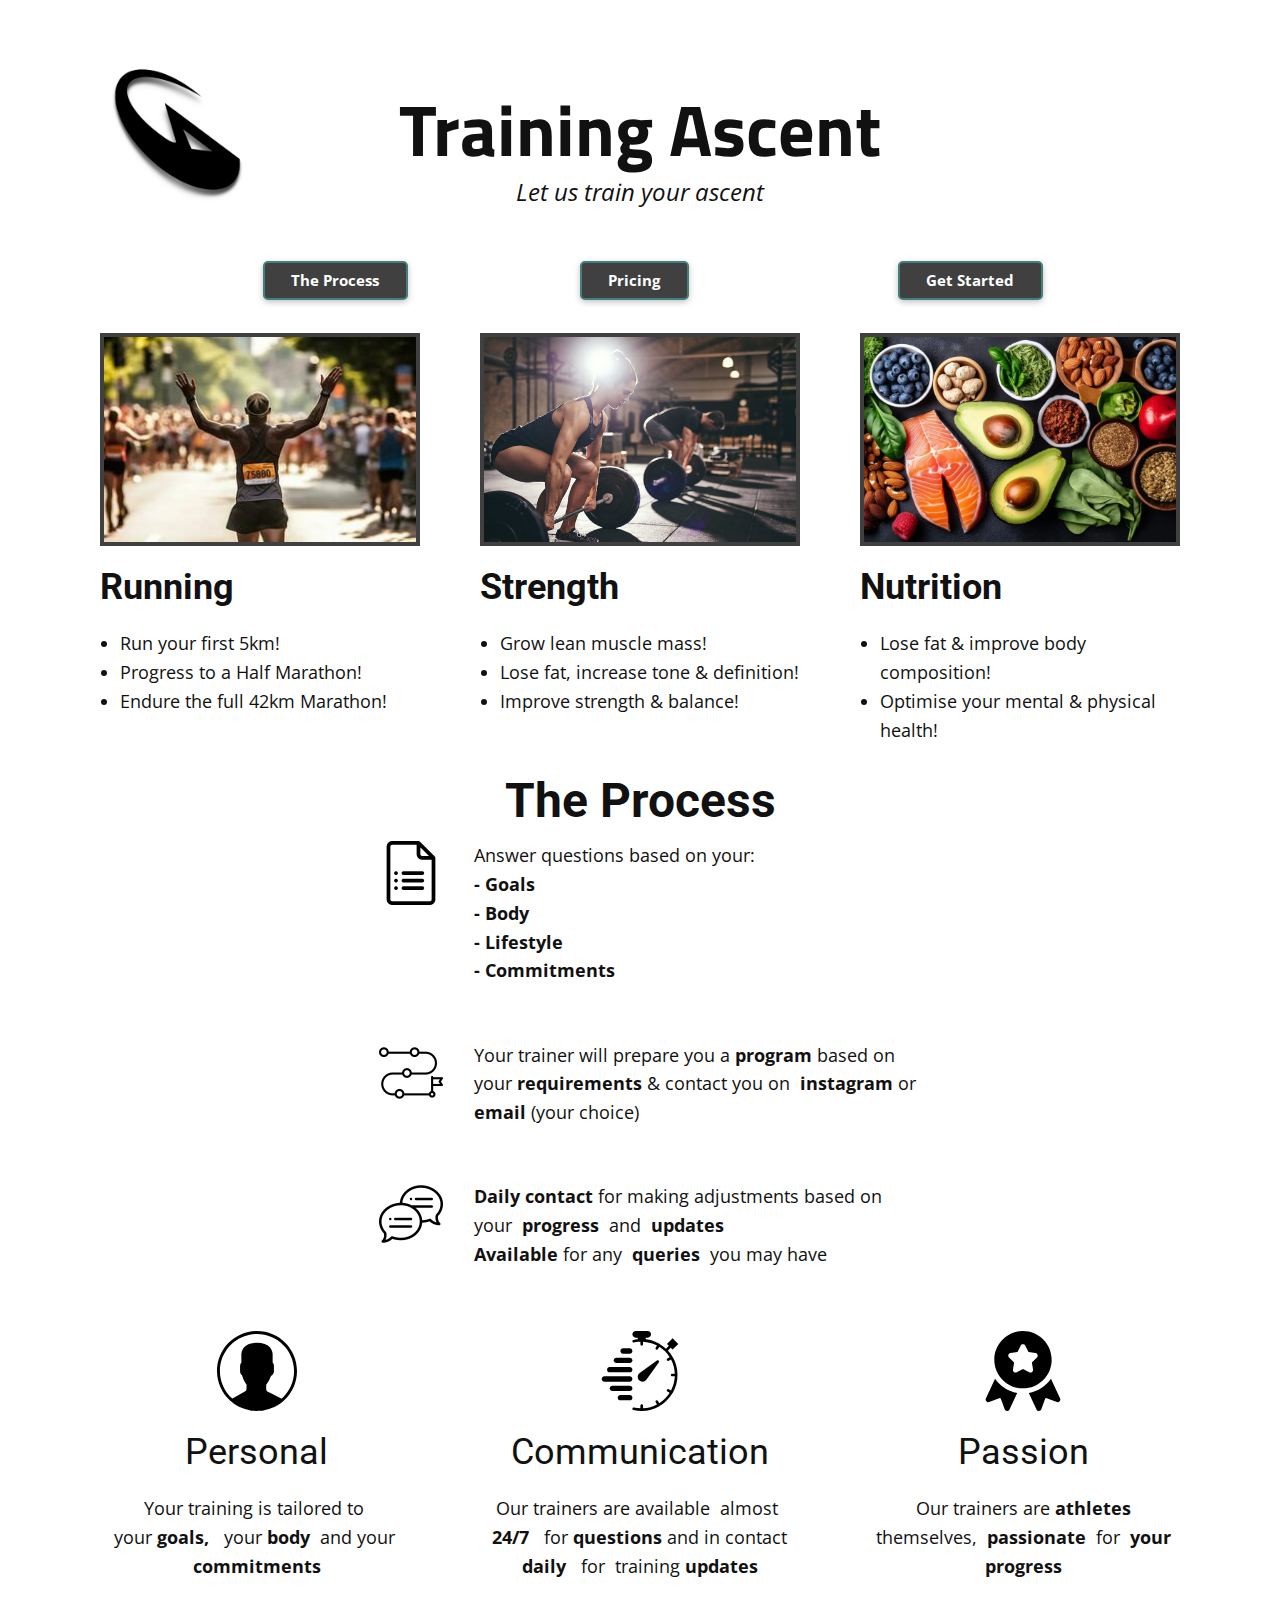
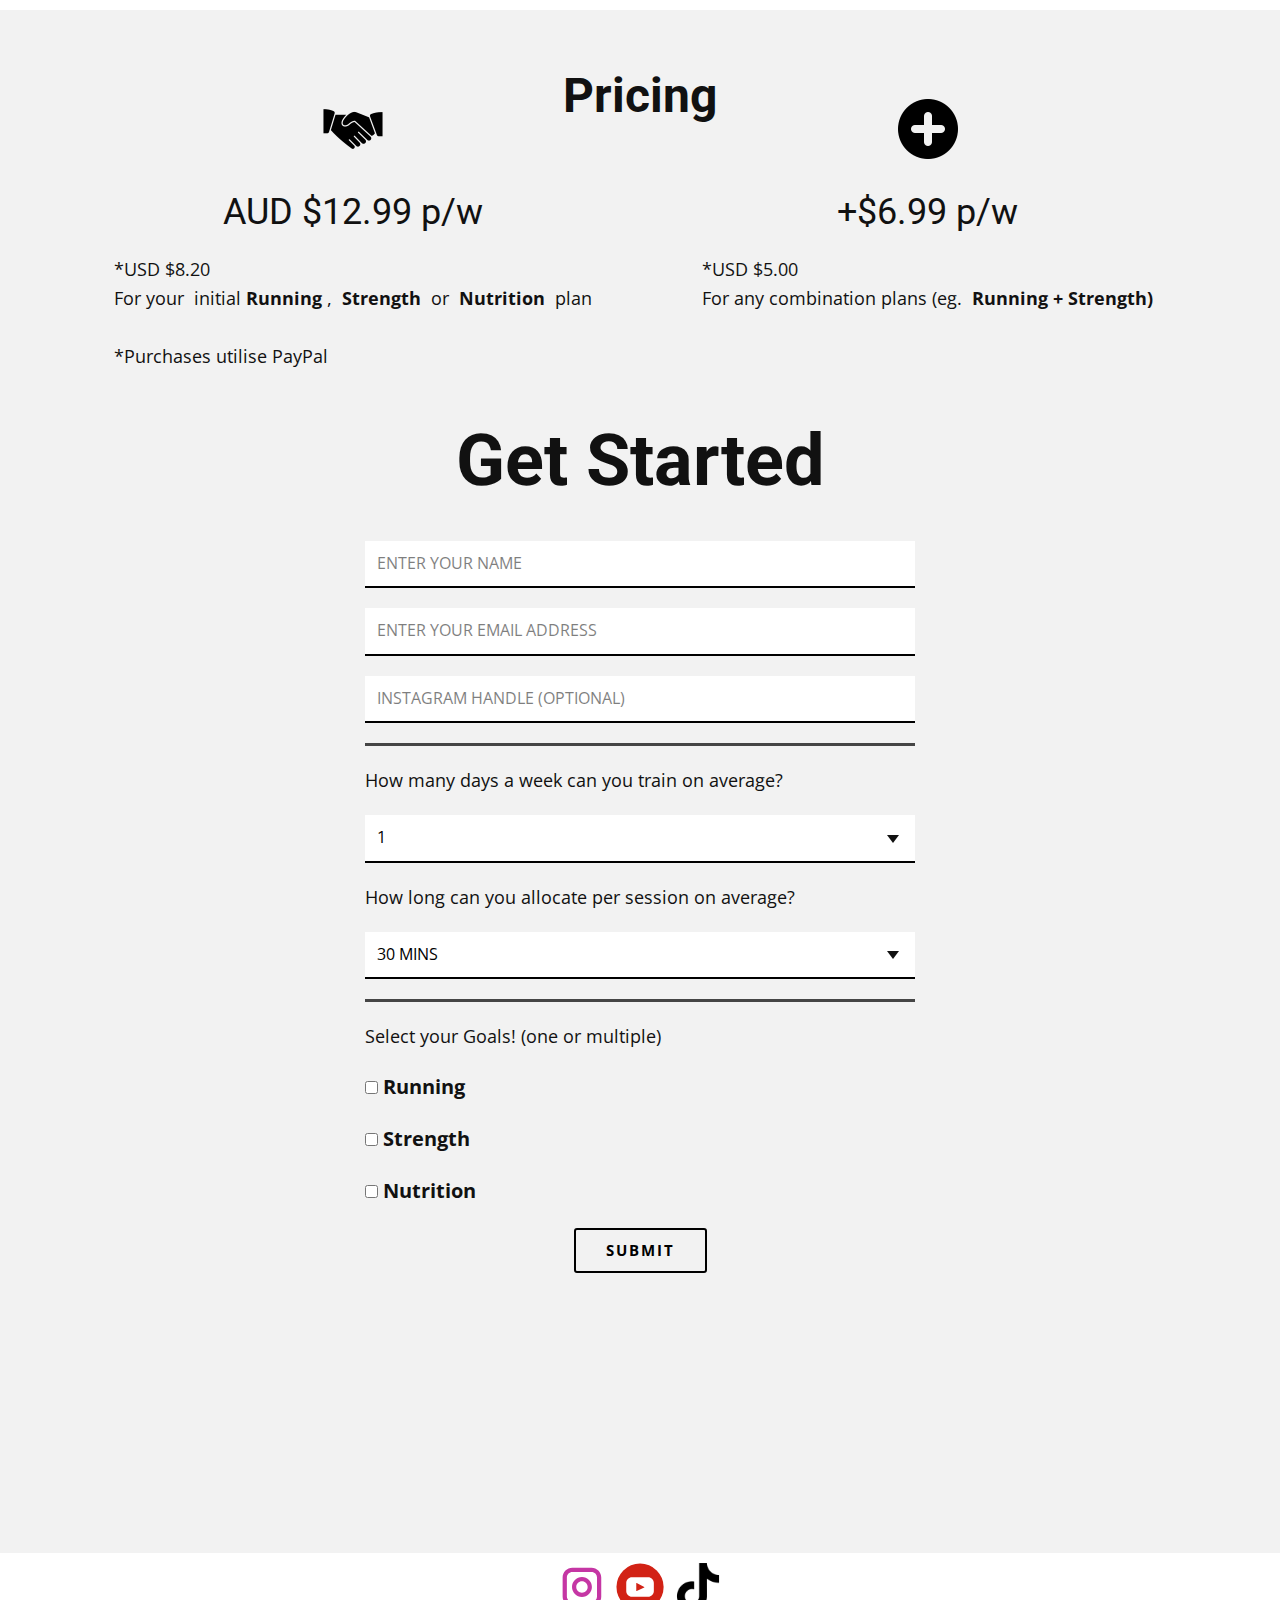
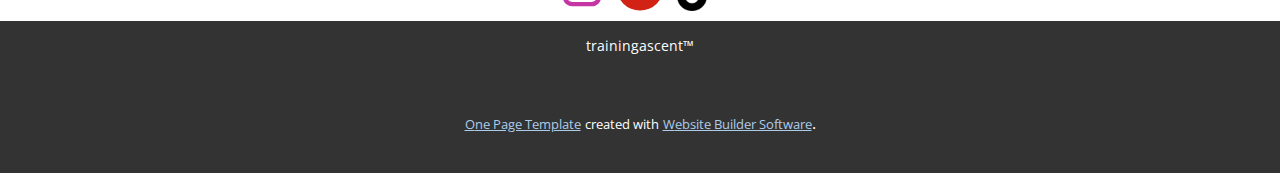
==== Home.html @ 7d6421eb "Add files via upload" ====
<!DOCTYPE html>
<html style="font-size: 16px;" lang="en"><head>
    <meta name="viewport" content="width=device-width, initial-scale=1.0">
    <meta charset="utf-8">
    <meta name="keywords" content="Training Ascent, The Process, Pricing, Contact Us">
    <meta name="description" content="">
    <title>Home</title>
    <link rel="stylesheet" href="nicepage.css" media="screen">
<link rel="stylesheet" href="Home.css" media="screen">
    <script class="u-script" type="text/javascript" src="jquery.js" defer=""></script>
    <script class="u-script" type="text/javascript" src="nicepage.js" defer=""></script>
    <meta name="generator" content="Nicepage 5.20.7, nicepage.com">
    <meta name="referrer" content="origin">
    <link id="u-theme-google-font" rel="stylesheet" href="https://fonts.googleapis.com/css?family=Roboto:100,100i,300,300i,400,400i,500,500i,700,700i,900,900i|Open+Sans:300,300i,400,400i,500,500i,600,600i,700,700i,800,800i">
    <link id="u-page-google-font" rel="stylesheet" href="https://fonts.googleapis.com/css?family=Titillium+Web:200,200i,300,300i,400,400i,600,600i,700,700i,900">
    
    
    
    
    
    
    
    
    
    <script type="application/ld+json">{
		"@context": "http://schema.org",
		"@type": "Organization",
		"name": "TrainingAscent",
		"logo": "images/TAlogo.002.png"
}</script>
    <meta name="theme-color" content="#478ac9">
    <meta property="og:title" content="Home">
    <meta property="og:description" content="">
    <meta property="og:type" content="website">
  <meta data-intl-tel-input-cdn-path="intlTelInput/"></head>
  <body data-path-to-root="./" data-include-products="false" class="u-body u-xl-mode" data-lang="en"><header class="u-clearfix u-header u-header" id="sec-0141"><div class="u-clearfix u-sheet u-sheet-1">
        <a href="https://nicepage.com" class="u-image u-logo u-image-1" data-image-width="1024" data-image-height="1024">
          <img src="images/TAlogo.002.png" class="u-logo-image u-logo-image-1">
        </a>
        <h1 class="u-custom-font u-font-titillium-web u-text u-text-default u-text-1">Training Ascent</h1>
        <p class="u-large-text u-text u-text-default u-text-variant u-text-2">Let us train your ascent</p>
      </div></header>
    <section class="u-align-center u-clearfix u-section-1" id="sec-347a">
      <div class="u-clearfix u-sheet u-valign-middle-lg u-valign-middle-md u-valign-middle-xl u-valign-middle-xs u-sheet-1">
        <div class="u-expanded-width-xs u-list u-list-1">
          <div class="u-repeater u-repeater-1">
            <div class="u-container-style u-list-item u-repeater-item">
              <div class="u-container-layout u-similar-container u-container-layout-1">
                <a href="Home.html#sec-1f0b" class="u-align-center-xs u-border-2 u-border-palette-4-dark-2 u-btn u-button-style u-custom-item u-grey-75 u-radius-5 u-btn-1">The Process</a>
              </div>
            </div>
            <div class="u-container-style u-list-item u-repeater-item">
              <div class="u-container-layout u-similar-container u-container-layout-2">
                <a href="Home.html#sec-94dc" class="u-align-center-xs u-border-2 u-border-palette-4-dark-2 u-btn u-button-style u-custom-item u-grey-75 u-radius-5 u-btn-2">Pricing</a>
              </div>
            </div>
            <div class="u-container-style u-list-item u-repeater-item">
              <div class="u-container-layout u-similar-container u-container-layout-3">
                <a href="Home.html#sec-b542" class="u-align-center-xs u-border-2 u-border-palette-4-dark-2 u-btn u-button-style u-custom-item u-grey-75 u-radius-5 u-btn-3">Get Started</a>
              </div>
            </div>
          </div>
        </div>
      </div>
    </section>
    <section class="u-clearfix u-section-2" id="sec-e398">
      <div class="u-clearfix u-sheet u-valign-middle-lg u-valign-middle-xl u-valign-middle-xs u-sheet-1">
        <div class="u-expanded-width u-list u-list-1">
          <div class="u-repeater u-repeater-1">
            <div class="u-container-style u-list-item u-repeater-item">
              <div class="u-container-layout u-similar-container u-container-layout-1">
                <img class="u-border-4 u-border-grey-75 u-expanded-width u-image u-image-1" src="images/marathon-runner-crossing-the-finish-line-photo.jpg" data-image-width="357" data-image-height="200">
                <h3 class="u-text u-text-default u-text-1">Runnin<span style="font-weight: 700;"></span>g
                </h3>
                <ul class="u-text u-text-2">
                  <li>Run your first 5km!</li>
                  <li>Progress to a Half Marathon!&nbsp;</li>
                  <li>Endure the full 42km Marathon!</li>
                </ul>
              </div>
            </div>
            <div class="u-container-style u-list-item u-repeater-item">
              <div class="u-container-layout u-similar-container u-container-layout-2">
                <img class="u-border-4 u-border-grey-75 u-expanded-width u-image u-image-2" src="images/360_F_168424342_y9E6I0rHjdg08PYzUmFcyK9mFNt9E8w2.jpg" data-image-width="540" data-image-height="360">
                <h3 class="u-text u-text-default u-text-3">Strength</h3>
                <ul class="u-text u-text-4">
                  <li>Grow lean muscle mass!</li>
                  <li>Lose fat, increase tone &amp; definition!</li>
                  <li>Improve strength &amp; balance!</li>
                </ul>
              </div>
            </div>
            <div class="u-container-style u-list-item u-repeater-item">
              <div class="u-container-layout u-similar-container u-container-layout-3">
                <img class="u-border-4 u-border-grey-75 u-expanded-width u-image u-image-3" src="images/healthy-foods.webp" data-image-width="1200" data-image-height="576">
                <h3 class="u-text u-text-default u-text-5">Nutrition</h3>
                <ul class="u-text u-text-6">
                  <li>Lose fat &amp; improve body composition!</li>
                  <li>Optimise your mental &amp; physical health!</li>
                </ul>
              </div>
            </div>
          </div>
        </div>
      </div>
    </section>
    <section class="u-clearfix u-section-3" id="sec-1f0b">
      <div class="u-clearfix u-sheet u-sheet-1">
        <h2 class="u-align-center u-text u-text-1">The Process</h2>
        <div class="u-expanded-width-xs u-list u-list-1">
          <div class="u-repeater u-repeater-1">
            <div class="u-container-style u-list-item u-repeater-item">
              <div class="u-container-layout u-similar-container u-container-layout-1"><span class="u-file-icon u-icon u-icon-1"><img src="images/2991113.png" alt=""></span>
                <p class="u-text u-text-2">Answer questions based on your:<br>
                  <span style="font-weight: 700;"> - Goals</span>
                  <br>
                  <span style="font-weight: 700;"> - Body</span>
                  <br>
                  <span style="font-weight: 700;"> - Lifestyle</span>
                  <br>
                  <span style="font-weight: 700;"> - Commitments</span>
                  <br>
                </p>
              </div>
            </div>
            <div class="u-container-style u-list-item u-repeater-item">
              <div class="u-container-layout u-similar-container u-container-layout-2"><span class="u-file-icon u-icon u-icon-2"><img src="images/2116935.png" alt=""></span>
                <p class="u-text u-text-3">Your trainer will prepare you a <span style="font-weight: 700;">program</span> based on your <span style="font-weight: 700;">requirements</span> &amp; contact you on&nbsp;<span style="font-weight: 700;"> instagram<span style="font-weight: 400;"> or&nbsp;<span style="font-weight: 700;"> email<span style="font-weight: 400;"> (your choice)</span>
                      </span>
                    </span>
                  </span>
                </p>
              </div>
            </div>
            <div class="u-container-style u-list-item u-repeater-item">
              <div class="u-container-layout u-similar-container u-container-layout-3"><span class="u-file-icon u-icon u-icon-3"><img src="images/1078011.png" alt=""></span>
                <p class="u-text u-text-4">
                  <span style="font-weight: 700;">Daily contact <span style="font-weight: 400;">for making adjustments based on</span>
                    <span style="font-weight: 400;">your</span>&nbsp;<span style="font-weight: 700;"> progress&nbsp;<span style="font-weight: 400;"> and&nbsp;<span style="font-weight: 700;"> updates</span>
                      </span>
                    </span>
                    <span style="font-weight: 700;"></span>
                  </span>
                  <br>
                  <span style="font-weight: 700;">Available</span> for any&nbsp;<span style="font-weight: 700;"> queries&nbsp;<span style="font-weight: 400;"> you may have</span>
                  </span>
                </p>
              </div>
            </div>
          </div>
        </div>
      </div>
    </section>
    <section class="u-align-center u-clearfix u-section-4" id="sec-2bf3">
      <div class="u-align-left u-clearfix u-sheet u-valign-middle-lg u-valign-middle-xl u-sheet-1">
        <div class="u-expanded-width u-layout-grid u-list u-list-1">
          <div class="u-repeater u-repeater-1">
            <div class="u-align-center u-container-style u-list-item u-repeater-item u-shape-rectangle">
              <div class="u-container-layout u-similar-container u-valign-top-lg u-valign-top-md u-valign-top-sm u-valign-top-xl u-container-layout-1"><span class="u-icon u-text-black u-icon-1"><svg class="u-svg-link" preserveAspectRatio="xMidYMin slice" viewBox="0 0 55 55" style=""><use xmlns:xlink="http://www.w3.org/1999/xlink" xlink:href="#svg-7722"></use></svg><svg class="u-svg-content" viewBox="0 0 55 55" x="0px" y="0px" id="svg-7722" style="enable-background:new 0 0 55 55;"><path d="M55,27.5C55,12.337,42.663,0,27.5,0S0,12.337,0,27.5c0,8.009,3.444,15.228,8.926,20.258l-0.026,0.023l0.892,0.752
	c0.058,0.049,0.121,0.089,0.179,0.137c0.474,0.393,0.965,0.766,1.465,1.127c0.162,0.117,0.324,0.234,0.489,0.348
	c0.534,0.368,1.082,0.717,1.642,1.048c0.122,0.072,0.245,0.142,0.368,0.212c0.613,0.349,1.239,0.678,1.88,0.98
	c0.047,0.022,0.095,0.042,0.142,0.064c2.089,0.971,4.319,1.684,6.651,2.105c0.061,0.011,0.122,0.022,0.184,0.033
	c0.724,0.125,1.456,0.225,2.197,0.292c0.09,0.008,0.18,0.013,0.271,0.021C25.998,54.961,26.744,55,27.5,55
	c0.749,0,1.488-0.039,2.222-0.098c0.093-0.008,0.186-0.013,0.279-0.021c0.735-0.067,1.461-0.164,2.178-0.287
	c0.062-0.011,0.125-0.022,0.187-0.034c2.297-0.412,4.495-1.109,6.557-2.055c0.076-0.035,0.153-0.068,0.229-0.104
	c0.617-0.29,1.22-0.603,1.811-0.936c0.147-0.083,0.293-0.167,0.439-0.253c0.538-0.317,1.067-0.648,1.581-1
	c0.185-0.126,0.366-0.259,0.549-0.391c0.439-0.316,0.87-0.642,1.289-0.983c0.093-0.075,0.193-0.14,0.284-0.217l0.915-0.764
	l-0.027-0.023C51.523,42.802,55,35.55,55,27.5z M2,27.5C2,13.439,13.439,2,27.5,2S53,13.439,53,27.5
	c0,7.577-3.325,14.389-8.589,19.063c-0.294-0.203-0.59-0.385-0.893-0.537l-8.467-4.233c-0.76-0.38-1.232-1.144-1.232-1.993v-2.957
	c0.196-0.242,0.403-0.516,0.617-0.817c1.096-1.548,1.975-3.27,2.616-5.123c1.267-0.602,2.085-1.864,2.085-3.289v-3.545
	c0-0.867-0.318-1.708-0.887-2.369v-4.667c0.052-0.52,0.236-3.448-1.883-5.864C34.524,9.065,31.541,8,27.5,8
	s-7.024,1.065-8.867,3.168c-2.119,2.416-1.935,5.346-1.883,5.864v4.667c-0.568,0.661-0.887,1.502-0.887,2.369v3.545
	c0,1.101,0.494,2.128,1.34,2.821c0.81,3.173,2.477,5.575,3.093,6.389v2.894c0,0.816-0.445,1.566-1.162,1.958l-7.907,4.313
	c-0.252,0.137-0.502,0.297-0.752,0.476C5.276,41.792,2,35.022,2,27.5z"></path></svg>
            
            
          </span>
                <h3 class="u-text u-text-default u-text-1">Personal</h3>
                <p class="u-text u-text-2">Your training is tailored to&nbsp;<br>
                  <span style="font-weight: 700;">
                    <span style="font-weight: 400;">your</span> goals,
                  </span>&nbsp;<span style="font-weight: 700;">
                    <span style="font-weight: 400;">your</span> body&nbsp;<span style="font-weight: 400;"> and your&nbsp;<span style="font-weight: 700;">
                        <span style="font-weight: 400;">
                          <span style="font-weight: 700;"> commitments</span>
                        </span>
                      </span>
                    </span>
                  </span>
                  <br>
                  <br>
                </p>
              </div>
            </div>
            <div class="u-align-center u-container-style u-list-item u-repeater-item u-shape-rectangle">
              <div class="u-container-layout u-similar-container u-valign-top-lg u-valign-top-md u-valign-top-sm u-valign-top-xl u-container-layout-2"><span class="u-icon u-text-black u-icon-2"><svg class="u-svg-link" preserveAspectRatio="xMidYMin slice" viewBox="0 0 60 60" style=""><use xmlns:xlink="http://www.w3.org/1999/xlink" xlink:href="#svg-a5b5"></use></svg><svg class="u-svg-content" viewBox="0 0 60 60" x="0px" y="0px" id="svg-a5b5" style="enable-background:new 0 0 60 60;"><g><path d="M34.74,36.53l9.363-12.944c0.287-0.397,0.244-0.945-0.104-1.293c-0.348-0.346-0.896-0.39-1.293-0.104L29.76,31.555
		c-0.844,0.614-1.375,1.563-1.456,2.604s0.296,2.06,1.033,2.797C30.01,37.629,30.904,38,31.854,38
		C32.992,38,34.07,37.451,34.74,36.53z"></path><path d="M54.534,19.564c-0.01-0.021-0.01-0.043-0.021-0.064c-0.012-0.02-0.031-0.031-0.044-0.05
		c-1.011-1.734-2.207-3.347-3.565-4.809l2.147-2.147l1.414,1.414l4.242-4.242l-4.242-4.243l-4.243,4.243l1.415,1.414l-2.147,2.147
		c-1.462-1.358-3.074-2.555-4.809-3.566c-0.019-0.013-0.03-0.032-0.05-0.044c-0.021-0.012-0.043-0.011-0.064-0.022
		c-3.093-1.782-6.568-2.969-10.272-3.404V5h1.5c1.379,0,2.5-1.121,2.5-2.5S37.172,0,35.793,0h-9c-1.379,0-2.5,1.121-2.5,2.5
		s1.121,2.5,2.5,2.5h1.5v1.156c-1.08,0.115-2.158,0.291-3.224,0.535c-0.538,0.123-0.875,0.66-0.751,1.198
		c0.123,0.538,0.66,0.874,1.198,0.751c0.946-0.217,1.902-0.378,2.86-0.485l0.991-0.075c0.335-0.025,0.635-0.043,0.925-0.057h0V10
		c0,0.553,0.447,1,1,1s1-0.447,1-1V8.03c3.761,0.173,7.305,1.183,10.456,2.845l-0.986,1.708c-0.276,0.479-0.112,1.09,0.366,1.366
		c0.157,0.091,0.329,0.134,0.499,0.134c0.346,0,0.682-0.18,0.867-0.5l0.983-1.704c3.129,1.985,5.787,4.643,7.772,7.772l-1.703,0.983
		C50.07,20.91,49.906,21.521,50.183,22c0.186,0.321,0.521,0.5,0.867,0.5c0.17,0,0.342-0.043,0.499-0.134l1.707-0.986
		c1.685,3.196,2.698,6.798,2.849,10.619H54.13c-0.553,0-1,0.447-1,1s0.447,1,1,1h1.975c-0.151,3.821-1.164,7.423-2.849,10.619
		l-1.707-0.986c-0.478-0.277-1.09-0.114-1.366,0.366c-0.276,0.479-0.112,1.09,0.366,1.366l1.703,0.983
		c-1.985,3.129-4.643,5.787-7.772,7.772l-0.983-1.703c-0.277-0.48-0.89-0.644-1.366-0.366c-0.479,0.276-0.643,0.888-0.366,1.366
		l0.986,1.707c-3.151,1.662-6.695,2.672-10.456,2.845V56c0-0.553-0.447-1-1-1s-1,0.447-1,1v1.976
		c-1.597-0.055-3.199-0.255-4.776-0.617c-0.538-0.125-1.075,0.213-1.198,0.751c-0.124,0.538,0.213,1.075,0.751,1.198
		C27.068,59.768,29.107,60,31.13,60c0.049,0,0.096-0.003,0.145-0.004c0.007,0,0.012,0.004,0.018,0.004
		c0.008,0,0.015-0.005,0.023-0.005c4.807-0.033,9.317-1.331,13.219-3.573c0.031-0.014,0.064-0.021,0.094-0.039
		c0.02-0.012,0.031-0.031,0.05-0.044c4.039-2.354,7.414-5.725,9.773-9.761c0.019-0.027,0.043-0.048,0.06-0.078
		c0.012-0.021,0.011-0.043,0.021-0.064C56.817,42.476,58.13,37.89,58.13,33S56.817,23.524,54.534,19.564z"></path><path d="M22.293,13h-5c-1.104,0-2,0.896-2,2s0.896,2,2,2h5c1.104,0,2-0.896,2-2S23.397,13,22.293,13z"></path><path d="M22.293,20h-10c-1.104,0-2,0.896-2,2s0.896,2,2,2h10c1.104,0,2-0.896,2-2S23.397,20,22.293,20z"></path><path d="M22.293,27h-15c-1.104,0-2,0.896-2,2s0.896,2,2,2h15c1.104,0,2-0.896,2-2S23.397,27,22.293,27z"></path><path d="M22.293,34h-19c-1.104,0-2,0.896-2,2s0.896,2,2,2h19c1.104,0,2-0.896,2-2S23.397,34,22.293,34z"></path><path d="M22.293,41h-13c-1.104,0-2,0.896-2,2s0.896,2,2,2h13c1.104,0,2-0.896,2-2S23.397,41,22.293,41z"></path><path d="M22.293,48h-7c-1.104,0-2,0.896-2,2s0.896,2,2,2h7c1.104,0,2-0.896,2-2S23.397,48,22.293,48z"></path>
</g></svg>
            
            
          </span>
                <h3 class="u-text u-text-default u-text-3">Communication</h3>
                <p class="u-text u-text-4">Our trainers are available&nbsp;<span style="font-weight: 700;">
                    <span style="font-weight: 400;">
                      <span style="font-weight: 700;">
                        <span style="font-weight: 400;">
                          <span style="font-weight: 700;">
                            <span style="font-weight: 400;"> almost&nbsp;<span style="font-weight: 700;"> 24/7</span>
                            </span>
                          </span>
                        </span>
                        <span style="font-weight: 400;">&nbsp; for <span style="font-weight: 700;">questions</span> and in contact <span style="font-weight: 700;"> daily<span style="font-weight: 400;"> &nbsp;</span>
                          </span>for&nbsp;<span style="font-weight: 700;">
                            <span style="font-weight: 400;"> training&nbsp;</span>updates
                          </span>
                        </span>
                      </span>
                    </span>
                  </span>
                </p>
              </div>
            </div>
            <div class="u-align-center u-container-style u-list-item u-repeater-item u-shape-rectangle">
              <div class="u-container-layout u-similar-container u-valign-top-lg u-valign-top-md u-valign-top-sm u-valign-top-xl u-container-layout-3"><span class="u-icon u-text-black u-icon-3"><svg class="u-svg-link" preserveAspectRatio="xMidYMin slice" viewBox="0 0 512 512" style=""><use xmlns:xlink="http://www.w3.org/1999/xlink" xlink:href="#svg-a5cb"></use></svg><svg class="u-svg-content" viewBox="0 0 512 512" x="0px" y="0px" id="svg-a5cb" style="enable-background:new 0 0 512 512;"><g><g><path d="M493.563,431.87l-58.716-125.913c-32.421,47.207-83.042,80.822-141.639,91.015l49.152,105.401    c6.284,13.487,25.732,12.587,30.793-1.341l25.193-69.204l5.192-2.421l69.205,25.193    C486.63,459.696,499.839,445.304,493.563,431.87z"></path>
</g>
</g><g><g><path d="M256.001,0C154.815,0,72.485,82.325,72.485,183.516s82.331,183.516,183.516,183.516    c101.186,0,183.516-82.325,183.516-183.516S357.188,0,256.001,0z M345.295,170.032l-32.541,31.722l7.69,44.804    c2.351,13.679-12.062,23.956-24.211,17.585l-40.231-21.148l-40.231,21.147c-12.219,6.416-26.549-3.982-24.211-17.585l7.69-44.804    l-32.541-31.722c-9.89-9.642-4.401-26.473,9.245-28.456l44.977-6.533l20.116-40.753c6.087-12.376,23.819-12.387,29.913,0    l20.116,40.753l44.977,6.533C349.697,143.557,355.185,160.389,345.295,170.032z"></path>
</g>
</g><g><g><path d="M77.156,305.957L18.44,431.87c-6.305,13.497,7.023,27.81,20.821,22.727l69.204-25.193l5.192,2.421l25.193,69.205    c5.051,13.899,24.496,14.857,30.793,1.342l49.152-105.401C160.198,386.779,109.578,353.165,77.156,305.957z"></path>
</g>
</g></svg>
            
            
          </span>
                <h3 class="u-text u-text-default u-text-5">Passion</h3>
                <p class="u-text u-text-6">Our trainers are <span style="font-weight: 700;">
                    <span style="font-weight: 400;">
                      <span style="font-weight: 700;"> athletes<span style="font-weight: 400;"> themselves,&nbsp;<span style="font-weight: 700;"> passionate&nbsp;<span style="font-weight: 400;"> for&nbsp;<span style="font-weight: 700;"> your progress</span>
                            </span>
                          </span>
                        </span>
                      </span>
                    </span>
                  </span>
                </p>
              </div>
            </div>
          </div>
        </div>
      </div>
    </section>
    <section class="u-clearfix u-grey-5 u-section-5" id="sec-94dc">
      <div class="u-clearfix u-sheet u-sheet-1">
        <h2 class="u-align-center u-text u-text-1">Pricing</h2>
        <div class="u-expanded-width u-list u-list-1">
          <div class="u-repeater u-repeater-1">
            <div class="u-container-style u-list-item u-repeater-item u-list-item-1">
              <div class="u-container-layout u-similar-container u-valign-bottom-xs u-valign-top-lg u-valign-top-md u-valign-top-sm u-valign-top-xl u-container-layout-1"><span class="u-file-icon u-icon u-icon-1"><img src="images/3585639.png" alt=""></span>
                <h3 class="u-align-center u-text u-text-default u-text-2">AUD $12.99 p/w</h3>
                <p class="u-align-left u-text u-text-default u-text-3">*USD $8.20<br>For your&nbsp;<span style="font-weight: 700;">
                    <span style="font-weight: 400;"> initial&nbsp;</span>Running<span style="font-weight: 400;"> ,&nbsp;<span style="font-weight: 700;">
                        <span style="font-weight: 400;">
                          <span style="font-weight: 700;"> Strength&nbsp;<span style="font-weight: 400;"> or&nbsp;<span style="font-weight: 700;"> Nutrition&nbsp;<span style="font-weight: 400;"> plan</span>
                              </span>
                            </span>
                          </span>
                        </span>
                      </span>
                    </span>
                  </span>
                  <br>
                  <br>*Purchases utilise PayPal
                </p>
              </div>
            </div>
            <div class="u-container-style u-list-item u-repeater-item u-list-item-2">
              <div class="u-container-layout u-similar-container u-valign-bottom-xs u-valign-top-lg u-valign-top-md u-valign-top-sm u-valign-top-xl u-container-layout-2"><span class="u-file-icon u-icon u-icon-2"><img src="images/4168463.png" alt=""></span>
                <h3 class="u-align-center u-text u-text-default u-text-4">+$6.99 p/w</h3>
                <p class="u-align-left u-text u-text-default u-text-5">*USD $5.00<br>For any combination plans (eg.&nbsp;<span style="font-weight: 700;"> Running + Strength)</span>
                </p>
              </div>
            </div>
          </div>
        </div>
      </div>
    </section>
    <section class="u-align-center u-clearfix u-grey-5 u-section-6" id="sec-b542">
      <div class="u-clearfix u-sheet u-sheet-1">
        <h1 class="u-text u-text-1">Get Started</h1>
        <div class="u-form u-form-1">
          <form action="https://forms.nicepagesrv.com/v2/form/process" class="u-clearfix u-form-spacing-20 u-form-vertical u-inner-form" style="padding: 10px" source="email" name="form">
            <div class="u-form-group u-form-name u-label-none">
              <label for="name-3b9a" class="u-label">Name</label>
              <input type="text" placeholder="Enter your Name" id="name-3b9a" name="name" class="u-border-2 u-border-black u-border-no-left u-border-no-right u-border-no-top u-input u-input-rectangle u-input-1" required="">
            </div>
            <div class="u-form-email u-form-group u-label-none">
              <label for="email-3b9a" class="u-label">Email</label>
              <input type="email" placeholder="Enter your email address" id="email-3b9a" name="email" class="u-border-2 u-border-black u-border-no-left u-border-no-right u-border-no-top u-input u-input-rectangle u-input-2" required="">
            </div>
            <div class="u-form-group u-label-none u-form-group-3">
              <label for="text-5f99" class="u-label">Input</label>
              <input type="text" placeholder="Instagram handle (optional)" id="text-5f99" name="text" class="u-border-2 u-border-black u-border-no-left u-border-no-right u-border-no-top u-input u-input-rectangle u-input-3">
            </div>
            <div class="u-border-3 u-border-grey-dark-1 u-form-group u-form-line u-line u-line-horizontal u-line-1"></div>
            <p class="u-form-group u-form-text u-text u-text-2"> How many days a week can you train on average?</p>
            <div class="u-form-group u-form-select u-label-none u-form-group-6">
              <label for="select-98f8" class="u-label">Dropdown</label>
              <div class="u-form-select-wrapper">
                <select id="select-98f8" name="select" class="u-border-2 u-border-black u-border-no-left u-border-no-right u-border-no-top u-input u-input-rectangle u-input-4">
                  <option value="1" data-calc="1">1</option>
                  <option value="2" data-calc="2">2</option>
                  <option value="3" data-calc="3">3</option>
                  <option data-calc="4" value="4">4</option>
                  <option data-calc="5" value="5">5</option>
                  <option data-calc="6" value="6">6</option>
                  <option data-calc="7" value="7">7</option>
                </select>
                <svg class="u-caret u-caret-svg" version="1.1" id="Layer_1" xmlns="http://www.w3.org/2000/svg" xmlns:xlink="http://www.w3.org/1999/xlink" x="0px" y="0px" width="16px" height="16px" viewBox="0 0 16 16" style="fill:currentColor;" xml:space="preserve"><polygon class="st0" points="8,12 2,4 14,4 "></polygon></svg>
              </div>
            </div>
            <p class="u-form-group u-form-text u-text u-text-3"> How long can you allocate per session on average?</p>
            <div class="u-form-group u-form-select u-label-none u-form-group-8">
              <label for="select-1104" class="u-label">Dropdown</label>
              <div class="u-form-select-wrapper">
                <select id="select-1104" name="select-1" class="u-border-2 u-border-black u-border-no-left u-border-no-right u-border-no-top u-input u-input-rectangle u-input-5">
                  <option value="30" data-calc="30">30 mins</option>
                  <option value="60" data-calc="60">60 mins</option>
                  <option value="90" data-calc="90">90 mins</option>
                  <option data-calc="120" value="120">120 mins</option>
                  <option data-calc="&amp;gt;120" value="&amp;gt;120">longer than 120 mins</option>
                </select>
                <svg class="u-caret u-caret-svg" version="1.1" id="Layer_1" xmlns="http://www.w3.org/2000/svg" xmlns:xlink="http://www.w3.org/1999/xlink" x="0px" y="0px" width="16px" height="16px" viewBox="0 0 16 16" style="fill:currentColor;" xml:space="preserve"><polygon class="st0" points="8,12 2,4 14,4 "></polygon></svg>
              </div>
            </div>
            <div class="u-border-3 u-border-grey-dark-1 u-form-group u-form-line u-line u-line-horizontal u-line-2"></div>
            <p class="u-form-group u-form-text u-text u-text-4">Select your Goals! (one or multiple)</p>
            <div class="u-form-checkbox u-form-group u-label-none u-form-group-11">
              <input type="checkbox" id="checkbox-887c" name="checkbox" value="Show" class="u-field-input">
              <label for="checkbox-887c" class="u-field-label" style="font-size: 1.25rem; font-weight: 700;">Running</label>
            </div>
            <div class="u-form-group u-form-textarea u-label-none u-form-group-12" data-dependency="[{&quot;action&quot;:&quot;show&quot;,&quot;field&quot;:&quot;checkbox&quot;,&quot;condition&quot;:&quot;equal&quot;,&quot;value&quot;:&quot;Show&quot;}]">
              <label for="textarea-b4ce" class="u-label">Textarea</label>
              <textarea rows="4" cols="50" id="textarea-b4ce" name="textarea" class="u-border-2 u-border-black u-border-no-left u-border-no-right u-border-no-top u-input u-input-rectangle u-input-6" placeholder="Goal (eg. 5km, Marathon)"></textarea>
            </div>
            <div class="u-form-group u-form-textarea u-label-none u-form-group-13" data-dependency="[{&quot;action&quot;:&quot;show&quot;,&quot;field&quot;:&quot;checkbox&quot;,&quot;condition&quot;:&quot;equal&quot;,&quot;value&quot;:&quot;Show&quot;}]">
              <label for="textarea-74fa" class="u-label">Textarea</label>
              <textarea rows="4" cols="50" id="textarea-74fa" name="textarea-1" class="u-border-2 u-border-black u-border-no-left u-border-no-right u-border-no-top u-input u-input-rectangle u-input-7" placeholder="Injuries (eg. peroneal tendonitis)"></textarea>
            </div>
            <div class="u-form-checkbox u-form-group u-label-none u-form-group-14">
              <input type="checkbox" id="checkbox-1e36" name="checkbox-1" value="Show" class="u-field-input">
              <label for="checkbox-1e36" class="u-field-label" style="font-size: 1.25rem; font-weight: 700;">Strength</label>
            </div>
            <div class="u-form-group u-form-textarea u-label-none u-form-group-15" data-dependency="[{&quot;action&quot;:&quot;show&quot;,&quot;field&quot;:&quot;checkbox-1&quot;,&quot;condition&quot;:&quot;equal&quot;,&quot;value&quot;:&quot;Show&quot;}]">
              <label for="textarea-52c7" class="u-label">Textarea</label>
              <textarea rows="4" cols="50" id="textarea-52c7" name="textarea-2" class="u-border-2 u-border-black u-border-no-left u-border-no-right u-border-no-top u-input u-input-rectangle u-input-8" placeholder="Goal (eg. Lean muscle, Strength gain)"></textarea>
            </div>
            <div class="u-form-group u-form-textarea u-label-none u-form-group-16" data-dependency="[{&quot;action&quot;:&quot;show&quot;,&quot;field&quot;:&quot;checkbox-1&quot;,&quot;condition&quot;:&quot;equal&quot;,&quot;value&quot;:&quot;Show&quot;}]">
              <label for="textarea-0a65" class="u-label">Textarea</label>
              <textarea rows="4" cols="50" id="textarea-0a65" name="textarea-3" class="u-border-2 u-border-black u-border-no-left u-border-no-right u-border-no-top u-input u-input-rectangle u-input-9" placeholder="Available equipment (eg. bodyweight, dumbells, equipped gym)"></textarea>
            </div>
            <div class="u-form-checkbox u-form-group u-label-none u-form-group-17">
              <input type="checkbox" id="checkbox-be3e" name="checkbox-2" value="Show" class="u-field-input">
              <label for="checkbox-be3e" class="u-field-label" style="font-size: 1.25rem; font-weight: 700;">Nutrition</label>
            </div>
            <div class="u-form-group u-form-textarea u-label-none u-form-group-18" data-dependency="[{&quot;action&quot;:&quot;show&quot;,&quot;field&quot;:&quot;checkbox-2&quot;,&quot;condition&quot;:&quot;equal&quot;,&quot;value&quot;:&quot;Show&quot;}]">
              <label for="textarea-6169" class="u-label">Textarea</label>
              <textarea rows="4" cols="50" id="textarea-6169" name="textarea-4" class="u-border-2 u-border-black u-border-no-left u-border-no-right u-border-no-top u-input u-input-rectangle u-input-10" placeholder="Goal (eg. Fat loss, Health optimisation)"></textarea>
            </div>
            <div class="u-form-group u-form-textarea u-label-none u-form-group-19" data-dependency="[{&quot;action&quot;:&quot;show&quot;,&quot;field&quot;:&quot;checkbox-2&quot;,&quot;condition&quot;:&quot;equal&quot;,&quot;value&quot;:&quot;Show&quot;}]">
              <label for="textarea-e256" class="u-label">Textarea</label>
              <textarea rows="4" cols="50" id="textarea-e256" name="textarea-5" class="u-border-2 u-border-black u-border-no-left u-border-no-right u-border-no-top u-input u-input-rectangle u-input-11" required="" placeholder="Preferences (eg. Allergies, vegetarian, dislike asparagus, like tomatoes)"></textarea>
            </div>
            <div class="u-align-center u-form-group u-form-submit u-label-none">
              <a href="#" class="u-border-2 u-border-black u-btn u-btn-submit u-button-style u-none u-btn-1">Submit</a>
              <input type="submit" value="submit" class="u-form-control-hidden">
            </div>
            <div class="u-form-send-message u-form-send-success"> Thank you! Your message has been sent. </div>
            <div class="u-form-send-error u-form-send-message"> Unable to send your message. Please fix errors then try again. </div>
            <input type="hidden" value="" name="recaptchaResponse">
            <input type="hidden" name="formServices" value="52595b5d-09b2-5bdc-e756-b30eae1f13c3">
          </form>
        </div>
      </div>
    </section>
    <section class="u-align-center u-clearfix u-section-7" id="sec-b847">
      <div class="u-align-left u-clearfix u-sheet u-valign-middle u-sheet-1">
        <div class="u-social-icons u-spacing-10 u-social-icons-1">
          <a class="u-social-url" title="Instagram" target="_blank" href="https://instagram.com/trainingascent"><span class="u-icon u-social-icon u-social-instagram u-icon-1"><svg class="u-svg-link" preserveAspectRatio="xMidYMin slice" viewBox="0 0 112 112" style=""><use xmlns:xlink="http://www.w3.org/1999/xlink" xlink:href="#svg-a6ce"></use></svg><svg class="u-svg-content" viewBox="0 0 112 112" x="0" y="0" id="svg-a6ce"><path fill="currentColor" d="M55.9,32.9c-12.8,0-23.2,10.4-23.2,23.2s10.4,23.2,23.2,23.2s23.2-10.4,23.2-23.2S68.7,32.9,55.9,32.9z
	 M55.9,69.4c-7.4,0-13.3-6-13.3-13.3c-0.1-7.4,6-13.3,13.3-13.3s13.3,6,13.3,13.3C69.3,63.5,63.3,69.4,55.9,69.4z"></path><path fill="#FFFFFF" d="M79.7,26.8c-3,0-5.4,2.5-5.4,5.4s2.5,5.4,5.4,5.4c3,0,5.4-2.5,5.4-5.4S82.7,26.8,79.7,26.8z"></path><path fill="currentColor" d="M78.2,11H33.5C21,11,10.8,21.3,10.8,33.7v44.7c0,12.6,10.2,22.8,22.7,22.8h44.7c12.6,0,22.7-10.2,22.7-22.7
	V33.7C100.8,21.1,90.6,11,78.2,11z M91,78.4c0,7.1-5.8,12.8-12.8,12.8H33.5c-7.1,0-12.8-5.8-12.8-12.8V33.7
	c0-7.1,5.8-12.8,12.8-12.8h44.7c7.1,0,12.8,5.8,12.8,12.8V78.4z"></path></svg></span>
          </a>
          <a class="u-social-url" target="_blank" data-type="YouTube" title="YouTube" href="YouTube.com/trainingascent"><span class="u-icon u-social-icon u-social-youtube u-icon-2"><svg class="u-svg-link" preserveAspectRatio="xMidYMin slice" viewBox="0 0 112 112" style=""><use xmlns:xlink="http://www.w3.org/1999/xlink" xlink:href="#svg-f628"></use></svg><svg class="u-svg-content" viewBox="0 0 112 112" x="0" y="0" id="svg-f628"><circle fill="currentColor" cx="56.1" cy="56.1" r="55"></circle><path fill="#FFFFFF" d="M74.9,33.3H37.3c-7.4,0-13.4,6-13.4,13.4v18.8c0,7.4,6,13.4,13.4,13.4h37.6c7.4,0,13.4-6,13.4-13.4V46.7 C88.3,39.3,82.3,33.3,74.9,33.3L74.9,33.3z M65.9,57l-17.6,8.4c-0.5,0.2-1-0.1-1-0.6V47.5c0-0.5,0.6-0.9,1-0.6l17.6,8.9 C66.4,56,66.4,56.8,65.9,57L65.9,57z"></path></svg></span>
          </a>
          <a class="u-social-url" target="_blank" data-type="Custom" title="TikTok" href="https://www.tiktok.com/@trainingascent"><span class="u-file-icon u-icon u-social-custom u-social-icon u-icon-3"><img src="images/3046127.png" alt=""></span>
          </a>
        </div>
      </div>
    </section>
    
    
    
    <footer class="u-align-center u-clearfix u-footer u-grey-80 u-footer" id="sec-fd3e"><div class="u-clearfix u-sheet u-valign-middle u-sheet-1">
        <p class="u-small-text u-text u-text-variant u-text-1">trainingascent™</p>
      </div></footer>
    <section class="u-backlink u-clearfix u-grey-80">
      <a class="u-link" href="https://nicepage.com/one-page-template" target="_blank">
        <span>One Page Template</span>
      </a>
      <p class="u-text">
        <span>created with</span>
      </p>
      <a class="u-link" href="" target="_blank">
        <span>Website Builder Software</span>
      </a>. 
    </section>
  
</body></html>
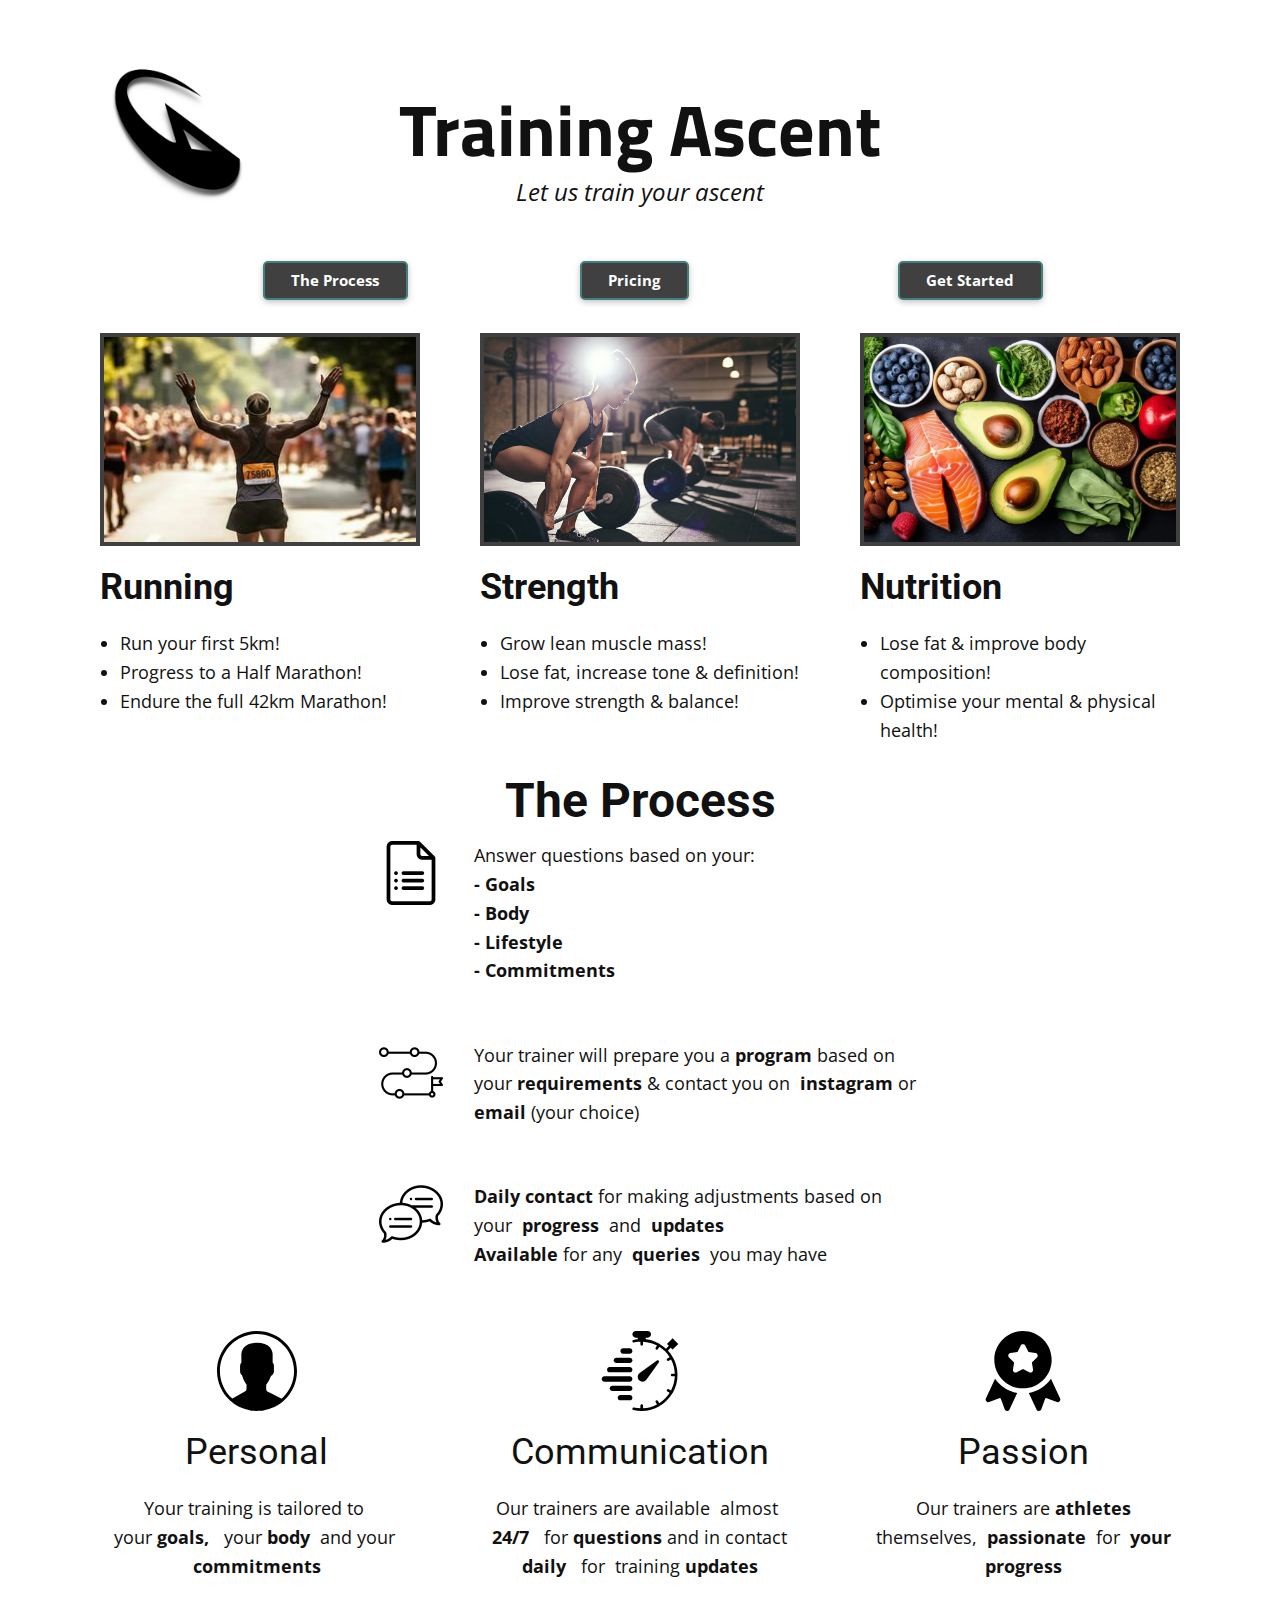
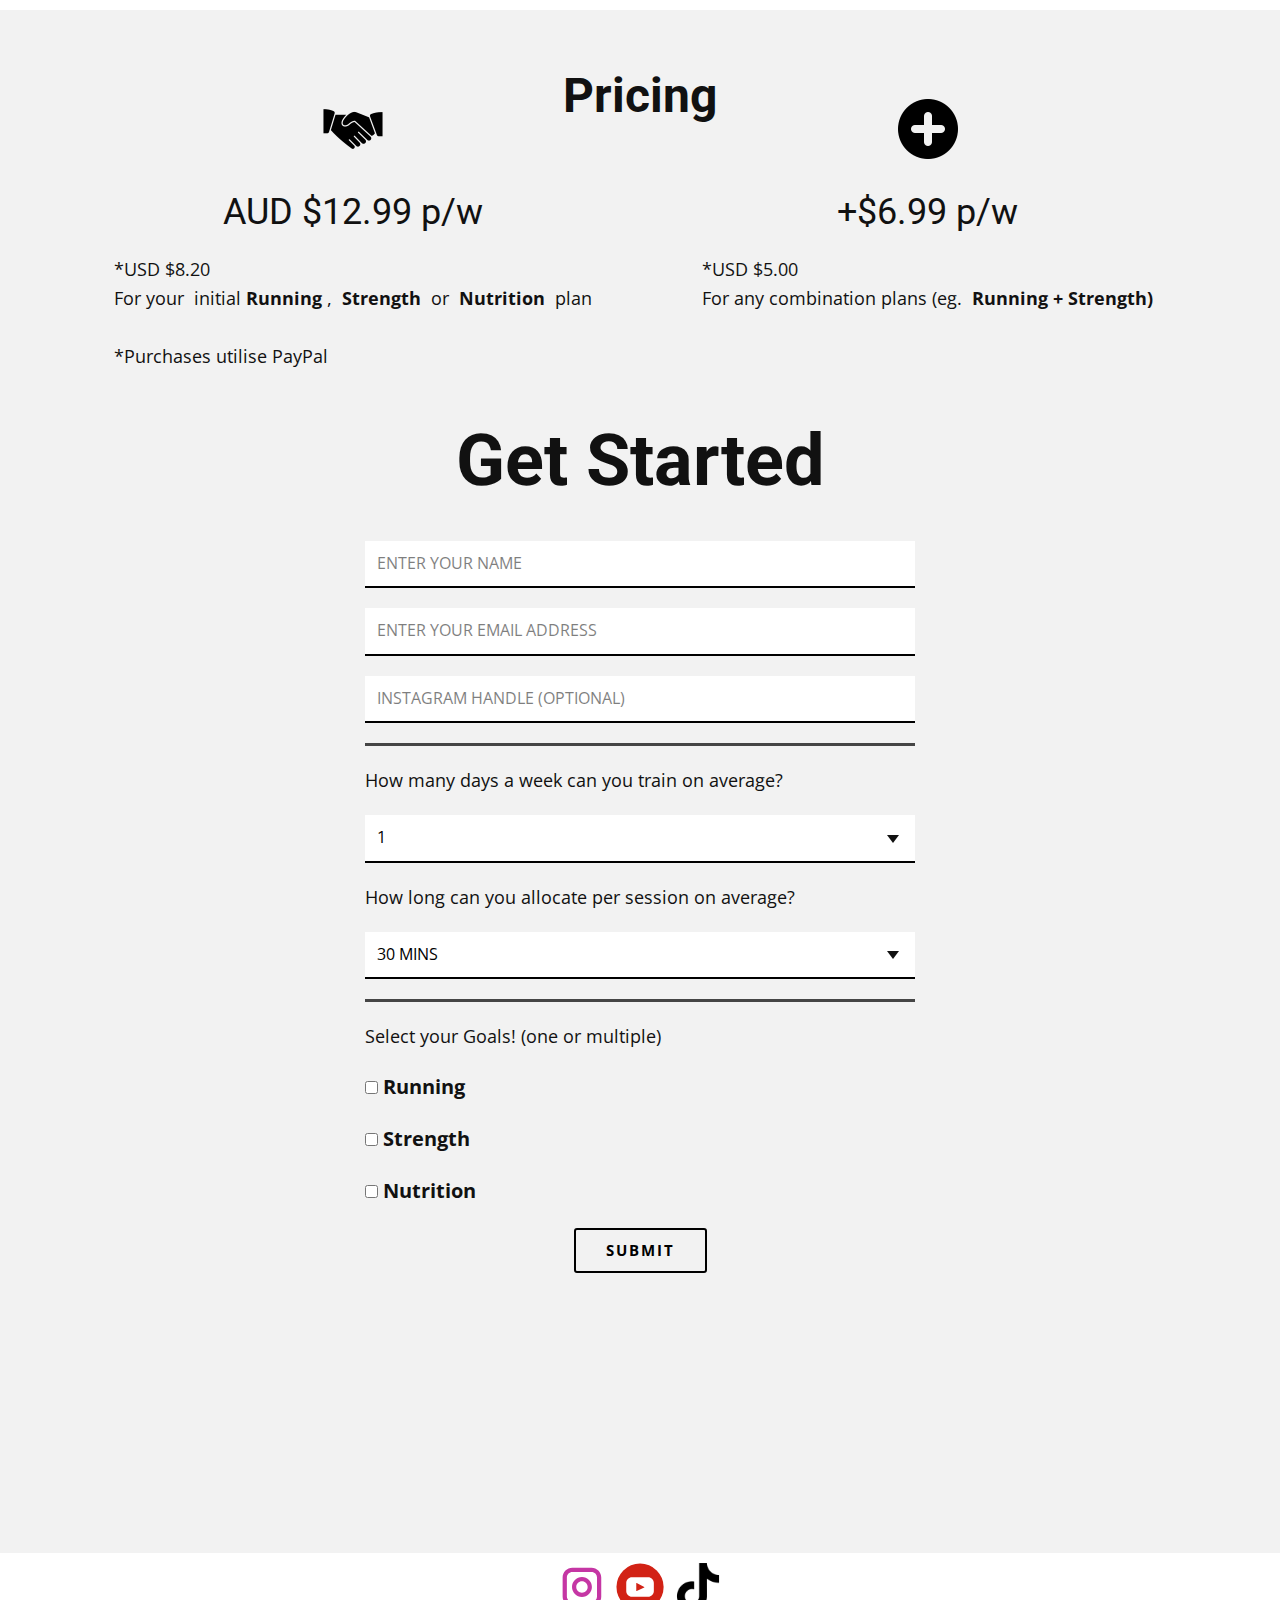
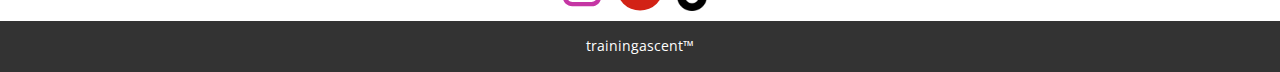
==== commit 80133960: "Update Home.html" ====
--- a/Home.html
+++ b/Home.html
@@ -420,16 +420,5 @@
     <footer class="u-align-center u-clearfix u-footer u-grey-80 u-footer" id="sec-fd3e"><div class="u-clearfix u-sheet u-valign-middle u-sheet-1">
         <p class="u-small-text u-text u-text-variant u-text-1">trainingascent™</p>
       </div></footer>
-    <section class="u-backlink u-clearfix u-grey-80">
-      <a class="u-link" href="https://nicepage.com/one-page-template" target="_blank">
-        <span>One Page Template</span>
-      </a>
-      <p class="u-text">
-        <span>created with</span>
-      </p>
-      <a class="u-link" href="" target="_blank">
-        <span>Website Builder Software</span>
-      </a>. 
-    </section>
   
-</body></html>+</body></html>
